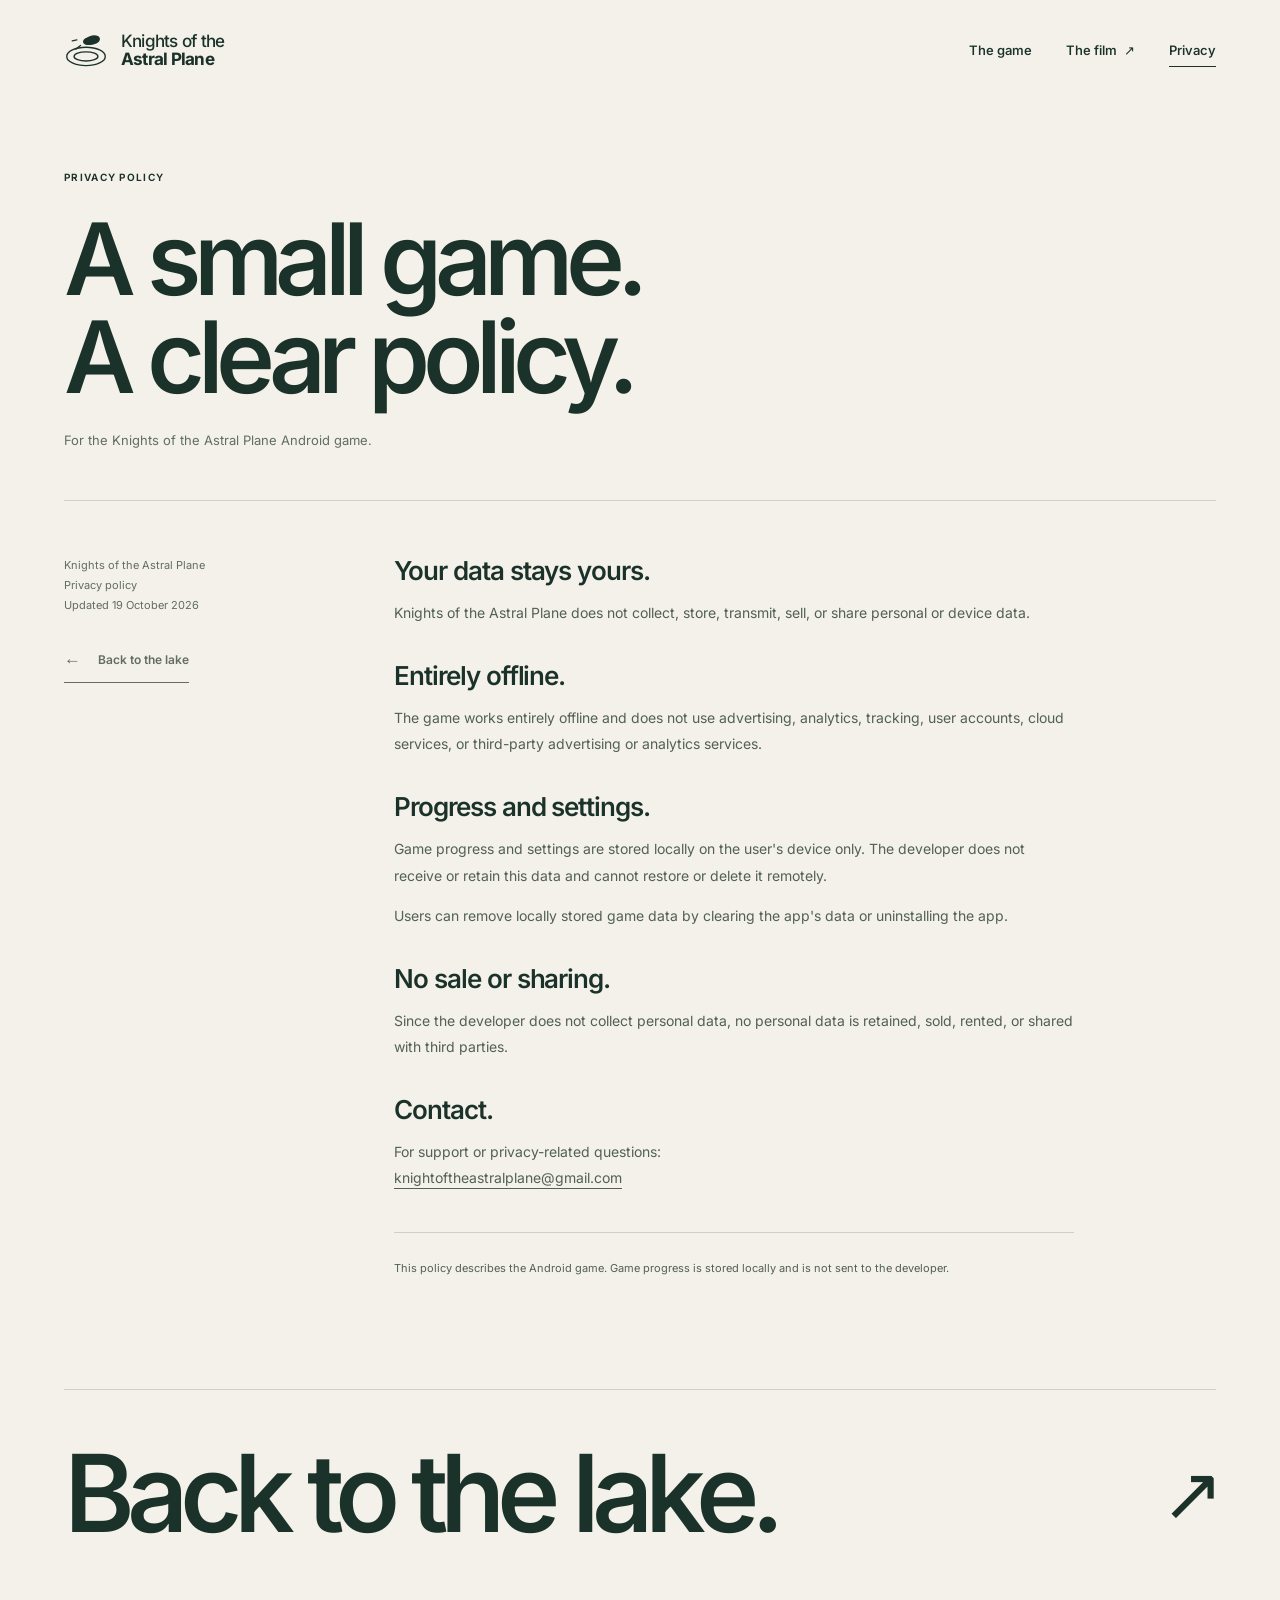
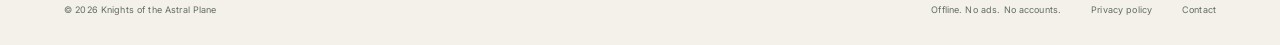
==== privacy.html @ c2b09089 "Redesign homepage with Inter, gameplay gallery, trailer and privacy page" ====
<!doctype html>
<html lang="en">
<head>
  <meta charset="utf-8">
  <meta name="viewport" content="width=device-width, initial-scale=1">
  <meta name="theme-color" content="#f3f1e9">
  <title>Privacy policy — Knights of the Astral Plane</title>
  <meta name="description" content="The privacy policy for Knights of the Astral Plane. The Android game works offline, collects no personal or device data, and keeps progress on your device.">
  <link rel="canonical" href="https://knight-of-the-astral-plane.github.io/Knights-of-the-Astral-Plane/privacy.html">
  <link rel="icon" href="assets/favicon.svg" type="image/svg+xml">
  <link rel="preload" href="assets/inter-latin-variable.woff2" as="font" type="font/woff2" crossorigin>
  <link rel="stylesheet" href="styles.css">
</head>
<body>
  <a class="skip-link" href="#main">Skip to content</a>
  <header class="site-header page-width" id="top">
    <a class="brand" href="./" aria-label="Knights of the Astral Plane home">
      <svg class="brand-mark" viewBox="0 0 48 48" fill="none" aria-hidden="true"><ellipse cx="24" cy="31" rx="21" ry="10"/><ellipse cx="24" cy="31" rx="13" ry="5"/><path d="M28 9c5-2 10-1 11 2s-2 6-7 7-10 1-11-2 2-5 7-7Z" fill="currentColor" stroke="none"/><path d="m18 19-5 4m1-10-5 1"/></svg>
      <span>Knights of the<br><strong>Astral Plane</strong></span>
    </a>
    <nav class="main-nav" aria-label="Main navigation"><a href="./">The game</a><a href="./#film">The film <span aria-hidden="true">↗</span></a><a href="privacy.html" aria-current="page">Privacy</a></nav>
  </header>
  <main class="policy-main page-width" id="main">
    <div class="policy-heading"><p class="eyebrow">Privacy policy</p><h1>A small game.<br>A clear policy.</h1><p>For the Knights of the Astral Plane Android game.</p></div>
    <div class="policy-layout">
      <aside class="policy-sidebar"><p>Knights of the Astral Plane<br>Privacy policy<br>Updated 19 October 2026</p><a class="text-link" href="./"><span aria-hidden="true">←</span> Back to the lake</a></aside>
      <div class="policy-content">
        <section aria-labelledby="data-title"><h2 id="data-title">Your data stays yours.</h2><p>Knights of the Astral Plane does not collect, store, transmit, sell, or share personal or device data.</p></section>
        <section aria-labelledby="offline-title"><h2 id="offline-title">Entirely offline.</h2><p>The game works entirely offline and does not use advertising, analytics, tracking, user accounts, cloud services, or third-party advertising or analytics services.</p></section>
        <section aria-labelledby="local-title"><h2 id="local-title">Progress and settings.</h2><p>Game progress and settings are stored locally on the user's device only. The developer does not receive or retain this data and cannot restore or delete it remotely.</p><p>Users can remove locally stored game data by clearing the app's data or uninstalling the app.</p></section>
        <section aria-labelledby="sharing-title"><h2 id="sharing-title">No sale or sharing.</h2><p>Since the developer does not collect personal data, no personal data is retained, sold, rented, or shared with third parties.</p></section>
        <section aria-labelledby="contact-title"><h2 id="contact-title">Contact.</h2><p>For support or privacy-related questions:<br><a href="mailto:knightoftheastralplane@gmail.com">knightoftheastralplane@gmail.com</a></p></section>
        <p class="policy-note">This policy describes the Android game. Game progress is stored locally and is not sent to the developer.</p>
      </div>
    </div>
  </main>
  <footer class="site-footer page-width"><a class="footer-title" href="./">Back to the lake.<span aria-hidden="true">↗</span></a><div class="footer-bottom"><span>© 2026 Knights of the Astral Plane</span><span class="footer-status">Offline. No ads. No accounts.</span><a href="privacy.html" aria-current="page">Privacy policy</a><a href="mailto:knightoftheastralplane@gmail.com">Contact</a></div></footer>
</body>
</html>
---- styles.css ----
@font-face{font-family:Inter;src:url("assets/inter-latin-variable.woff2") format("woff2");font-style:normal;font-weight:100 900;font-display:swap}
:root{--paper:#f3f1e9;--ink:#1b322a;--muted:#626d64;--line:#cdd2c5;--lime:#d4edaa;--forest:#142e28;--page:1440px;--gutter:clamp(22px,5vw,80px)}
*,*::before,*::after{box-sizing:border-box}
html{scroll-behavior:smooth;scroll-padding-top:24px}
body{margin:0;background:var(--paper);color:var(--ink);font-family:Inter,Arial,sans-serif;font-size:16px;line-height:1.6;-webkit-font-smoothing:antialiased}
body.dialog-open{overflow:hidden}
::selection{background:var(--ink);color:var(--lime)}
a{color:inherit;text-decoration:none;text-underline-offset:5px}
button,video{font:inherit}
button,a{-webkit-tap-highlight-color:transparent}
button{color:inherit}
img{display:block;max-width:100%;height:auto}
svg{display:block}
figure,p,h1,h2,h3{margin:0}
button{cursor:pointer}
button:focus-visible,a:focus-visible,video:focus-visible{outline:3px solid #617f30;outline-offset:6px}
button:disabled{cursor:default}
.page-width{width:min(100%,var(--page));margin-inline:auto;padding-inline:var(--gutter)}
.visually-hidden{position:absolute;width:1px;height:1px;padding:0;margin:-1px;overflow:hidden;clip:rect(0,0,0,0);white-space:nowrap;border:0}
.skip-link{position:fixed;left:20px;top:12px;z-index:100;background:var(--ink);color:var(--paper);padding:12px 18px;border-radius:6px;transform:translateY(-160%)}
.skip-link:focus{transform:translateY(0)}
.site-header{display:flex;align-items:center;justify-content:space-between;gap:24px;padding-block:28px}
.brand{display:inline-flex;align-items:center;gap:13px;line-height:1.08;letter-spacing:-.045em;font-size:17px;font-weight:500}
.brand strong{font-weight:720}
.brand-mark{width:44px;height:44px;flex-shrink:0;stroke:currentColor;stroke-width:1.5;stroke-linecap:round;stroke-linejoin:round}
.main-nav{display:flex;align-items:center;gap:34px;font-size:13px;font-weight:550}
.main-nav a{padding-block:10px;position:relative}
.main-nav a::after{content:"";position:absolute;left:0;bottom:3px;width:100%;height:1px;background:currentColor;transform:scaleX(0);transform-origin:left;transition:transform .2s}
.main-nav a:hover::after,.main-nav a[aria-current=page]::after{transform:scaleX(1)}
.main-nav span{margin-left:4px}
.hero{display:grid;grid-template-columns:1.04fr 1fr;align-items:center;gap:clamp(34px,5vw,85px);padding-top:42px;padding-bottom:66px}
.eyebrow{text-transform:uppercase;font-size:10px;font-weight:650;letter-spacing:.13em;display:flex;align-items:center;gap:10px;line-height:1.5}
.status-dot{display:inline-block;width:7px;height:7px;border-radius:50%;background:currentColor;flex:none}
.hero h1{font-size:clamp(72px,8.3vw,120px);line-height:.94;letter-spacing:-.078em;font-weight:580;margin-top:30px;margin-left:-.055em}
.last-word{position:relative;display:inline-block;padding-bottom:.12em}
.last-word svg{position:absolute;left:0;bottom:-.035em;width:104%;height:.3em;stroke:#789348;stroke-width:3;stroke-linecap:round;pointer-events:none;z-index:0}
.hero-description{max-width:335px;margin-top:24px;font-size:15px;line-height:1.75;color:var(--muted)}
.hero-actions{display:flex;gap:26px;align-items:center;flex-wrap:wrap;margin-top:28px}
.button{display:inline-flex;align-items:center;justify-content:center;gap:10px;min-height:52px;padding:14px 23px;border-radius:99px;font-size:12px;font-weight:620;transition:background .2s,transform .2s}
.button svg{width:18px;height:18px}
.button-dark{background:var(--ink);color:var(--paper)}
.button-dark:hover{background:#37543b;transform:translateY(-2px)}
.text-link{display:inline-flex;align-items:center;gap:17px;font-size:12px;font-weight:600;min-height:44px;border-bottom:1px solid currentColor;padding-block:7px}
.text-link span{display:inline-block;font-size:17px;transition:transform .2s}
.text-link:hover span{transform:translate(2px,-2px)}
.release-note{font-size:10px;letter-spacing:.025em;color:var(--muted);margin-top:22px}
.release-note span{margin-inline:7px}
.hero-art{position:relative;min-width:0;padding-left:12px;isolation:isolate}
.hero-photo{overflow:hidden;border-radius:260px 260px 8px 8px;aspect-ratio:.69;background:#c9d1c4}
.hero-photo img{width:100%;height:100%;object-fit:cover;object-position:50% 78%}
.hero-orbit{position:absolute;border:1px solid #bfc7b5;inset:8% -13px 8% -15px;border-radius:50%;transform:rotate(-17deg);z-index:-1}
.hero-art figcaption{display:flex;justify-content:space-between;gap:15px;margin-top:16px;font-size:10px;color:var(--muted);letter-spacing:.01em}
.image-index{white-space:nowrap;letter-spacing:.08em}
.promise-strip{display:grid;grid-template-columns:repeat(3,1fr);gap:20px;position:relative;padding-block:24px}
.promise-strip::before,.promise-strip::after{content:"";position:absolute;left:var(--gutter);right:var(--gutter);height:1px;background:var(--line)}
.promise-strip::before{top:0}.promise-strip::after{bottom:0}
.promise-strip>span{display:flex;align-items:center;gap:12px;font-size:11px;font-weight:520}
.promise-strip>span:nth-child(2){justify-self:center}.promise-strip>span:nth-child(3){justify-self:end}
.promise-strip svg{width:21px;height:21px;stroke:currentColor;stroke-width:1.3;stroke-linecap:round;stroke-linejoin:round;flex:none}
.game-section{padding-top:108px;padding-bottom:100px}
.section-heading{display:flex;align-items:flex-end;justify-content:space-between;gap:55px;margin-bottom:46px}
h2{font-size:clamp(38px,4.6vw,66px);font-weight:540;letter-spacing:-.065em;line-height:1.02}
.section-heading h2{margin-top:21px}
.section-description{max-width:330px;color:var(--muted);font-size:13px;line-height:1.8;padding-bottom:3px}
.screenshot-grid{display:grid;grid-template-columns:repeat(4,minmax(0,1fr));gap:22px}
.game-shot{min-width:0}
.shot-button{display:block;position:relative;border:0;padding:0;width:100%;background:#22352c;border-radius:7px;overflow:hidden;isolation:isolate}
.shot-button img{width:100%;aspect-ratio:720/1462;object-fit:cover;transition:transform .6s cubic-bezier(.2,.7,.2,1)}
.shot-button:hover img{transform:scale(1.035)}
.expand-icon{position:absolute;bottom:12px;right:12px;width:31px;height:31px;border-radius:50%;display:flex;align-items:center;justify-content:center;background:var(--paper);color:var(--ink);font-size:18px;box-shadow:0 2px 16px #0002;transition:background .2s,transform .2s}
.shot-button:hover .expand-icon{background:var(--lime);transform:rotate(45deg)}
.game-shot figcaption{display:flex;gap:12px;margin-top:19px}
.step-number{font-size:9px;color:var(--muted);font-variant-numeric:tabular-nums;padding-top:4px}
.game-shot h3{font-size:14px;font-weight:600;line-height:1.5;letter-spacing:-.025em}
.game-shot figcaption p{font-size:10px;color:var(--muted);margin-top:3px;line-height:1.6}
.gallery-note{font-size:10px;letter-spacing:.01em;color:var(--muted);margin-top:30px;text-align:right}
.gallery-note span{margin-right:7px}
.film-section{background:var(--forest);color:var(--paper);overflow:hidden;position:relative}
.film-inner{display:grid;grid-template-columns:1.12fr 1fr;gap:85px;align-items:center;padding-block:86px}
.film-copy{position:relative;z-index:1}
.film-copy .eyebrow{color:#c0ccb9}
.film-copy h2{font-size:clamp(70px,7.4vw,107px);line-height:.94;margin-top:32px;letter-spacing:-.073em}
.film-copy h2 em{font-style:normal;color:var(--lime)}
.film-copy>p:not(.eyebrow){max-width:300px;margin-top:30px;font-size:13px;line-height:1.85;color:#c2ccbf}
.film-meta{display:flex;gap:10px;align-items:center;margin-top:34px;font-size:10px;text-transform:uppercase;letter-spacing:.1em;color:var(--lime)}
.film-meta>span:last-child{margin-left:22px;font-variant-numeric:tabular-nums}
.film-stage{position:relative;display:flex;flex-direction:column;align-items:center;min-width:0;isolation:isolate}
.video-frame{position:relative;width:min(100%,344px);border:1px solid #607262;border-radius:12px;padding:7px;background:#10251f;box-shadow:0 30px 70px #06140c4d;overflow:hidden}
.video-frame video{display:block;width:100%;height:auto;aspect-ratio:404/720;object-fit:contain;background:#050806;border-radius:6px}
.video-frame video:focus-visible{outline-offset:-4px;outline-color:var(--lime)}
.film-orbit{position:absolute;left:50%;top:46%;z-index:-1;border:1px solid #b3c79729;border-radius:50%;width:160%;height:48%;pointer-events:none}
.orbit-one{transform:translate(-50%,-50%) rotate(-27deg)}
.orbit-two{transform:translate(-50%,-50%) rotate(27deg)}
.video-caption{width:min(100%,344px);display:flex;justify-content:space-between;font-size:10px;letter-spacing:.02em;margin-top:17px;color:#c2ccbf}
.video-caption span{color:var(--lime)}
.privacy-section{display:grid;grid-template-columns:1.2fr 1fr;gap:100px;padding-top:110px;padding-bottom:110px}
.privacy-intro h2{margin-top:23px}
.privacy-intro>p:not(.eyebrow){font-size:13px;color:var(--muted);max-width:310px;margin-top:24px;line-height:1.8}
.privacy-intro .text-link{margin-top:23px}
.privacy-details{padding-top:7px}
.privacy-details>div{position:relative;padding-left:33px;padding-bottom:25px;border-bottom:1px solid var(--line);margin-bottom:25px}
.detail-number{position:absolute;left:0;top:3px;font-size:9px;color:var(--muted)}
.privacy-details h3{font-size:17px;letter-spacing:-.035em;font-weight:580;line-height:1.3}
.privacy-details p{margin-top:10px;color:var(--muted);font-size:12px;line-height:1.8;max-width:330px}
.privacy-details .contact-row{padding:0;border:0;display:flex;justify-content:space-between;align-items:flex-start;gap:24px;margin:0;font-size:10px}
.contact-row>span{max-width:175px;color:var(--muted)}
.contact-row a{white-space:nowrap;border-bottom:1px solid var(--line);padding-bottom:4px;font-weight:600}
.site-footer{padding-top:40px;padding-bottom:28px;position:relative}
.site-footer::before{content:"";height:1px;background:var(--line);position:absolute;top:0;left:var(--gutter);right:var(--gutter)}
.footer-title{display:flex;align-items:center;justify-content:space-between;gap:30px;font-size:clamp(50px,8.4vw,120px);font-weight:560;line-height:1.2;letter-spacing:-.075em;padding-bottom:45px}
.footer-title>span{font-size:.7em;font-weight:400;transition:transform .3s}
.footer-title:hover>span{transform:translate(6px,-6px)}
.footer-bottom{display:flex;align-items:center;gap:30px;color:var(--muted);font-size:9px;letter-spacing:.015em;flex-wrap:wrap}
.footer-status{margin-left:auto}
.footer-bottom a:hover{text-decoration:underline}
.image-dialog{background:#13251fea;color:var(--paper);border:1px solid #667461;border-radius:12px;padding:52px 24px 23px;max-width:min(620px,calc(100vw - 28px));width:max-content;max-height:calc(100dvh - 28px);overflow:auto;box-shadow:0 20px 100px #0005}
.image-dialog::backdrop{background:#08150ee0;backdrop-filter:blur(8px)}
.image-dialog figure{margin:0;display:flex;align-items:center;flex-direction:column}
.image-dialog img{height:min(73dvh,1050px);width:auto;max-width:100%;object-fit:contain;border-radius:4px}
.image-dialog figcaption{font-size:11px;color:#dae2d4;text-align:center;max-width:390px;margin-top:16px;line-height:1.7}
.dialog-close{position:absolute;right:18px;top:9px;display:flex;gap:10px;align-items:center;background:transparent;border:0;color:var(--paper);font-size:11px;min-height:36px;padding:3px 6px}
.dialog-close span{font-size:26px;line-height:1}
.policy-main{padding-top:70px;padding-bottom:110px}
.policy-heading{padding-bottom:50px;border-bottom:1px solid var(--line)}
.policy-heading h1{font-size:clamp(56px,7.8vw,105px);font-weight:560;letter-spacing:-.075em;line-height:.98;margin-top:25px}
.policy-heading>p:last-child{margin-top:24px;max-width:500px;font-size:13px;color:var(--muted)}
.policy-layout{display:grid;grid-template-columns:260px minmax(0,680px);gap:70px;padding-top:55px}
.policy-sidebar{font-size:11px;color:var(--muted);line-height:1.8}
.policy-sidebar .text-link{margin-top:22px}
.policy-content section+section{margin-top:34px}
.policy-content h2{font-size:26px;font-weight:580;letter-spacing:-.04em;margin-bottom:14px;line-height:1.15}
.policy-content p,.policy-content ul{font-size:14px;line-height:1.9;color:#526056}
.policy-content p+p{margin-top:14px}
.policy-content a{text-decoration:underline;overflow-wrap:anywhere}
.policy-content ul{padding-left:20px}
.policy-note{margin-top:40px!important;padding-top:25px;border-top:1px solid var(--line);font-size:11px!important}
@media(min-width:1440px){.hero-photo{max-height:760px}}
@media(max-width:1050px){.hero{gap:35px;padding-top:25px;padding-bottom:50px}.hero h1{font-size:clamp(68px,9vw,94px)}.hero-art{padding-left:0}.hero-actions{gap:18px}.hero-description{font-size:14px}.section-heading{gap:35px}.section-description{max-width:280px}.film-inner{gap:50px}.privacy-section{gap:60px}.game-shot figcaption{gap:8px}.game-shot h3{font-size:13px}.screenshot-grid{gap:16px}.game-section{padding-block:85px}.policy-layout{grid-template-columns:200px minmax(0,1fr);gap:40px}}
@media(max-width:760px){.site-header{padding-block:22px;gap:15px}.brand{font-size:14px;gap:9px}.brand-mark{width:35px;height:35px}.main-nav{gap:21px;font-size:11px}.nav-game{display:none}.hero{grid-template-columns:1fr;gap:37px;padding-top:38px;padding-bottom:45px}.hero h1{font-size:clamp(75px,16.5vw,120px);margin-top:25px;line-height:.93}.hero-description{max-width:360px;font-size:14px;margin-top:25px}.hero-actions{margin-top:23px;gap:24px}.hero .eyebrow{font-size:9px}.hero-art{width:min(100%,510px);justify-self:center}.hero-photo{aspect-ratio:.91;border-radius:240px 240px 6px 6px}.hero-photo img{object-position:50% 78%}.hero-orbit{inset:7% -4px 11% -4px;transform:rotate(-14deg)}.hero-art figcaption{font-size:9px;margin-top:13px}.release-note{margin-top:16px}.promise-strip{gap:17px;padding-block:21px;grid-template-columns:1fr}.promise-strip>span{font-size:11px}.promise-strip>span:nth-child(n){justify-self:start}.promise-strip svg{width:18px;height:18px}.game-section{padding-top:66px;padding-bottom:63px}.section-heading{display:block;margin-bottom:31px}.section-heading h2{font-size:clamp(40px,8vw,60px);margin-top:17px}.section-description{font-size:12px;max-width:430px;margin-top:22px}.screenshot-grid{grid-template-columns:repeat(2,minmax(0,1fr));gap:29px 16px}.game-shot h3{font-size:13px}.game-shot figcaption{margin-top:12px}.game-shot figcaption p{font-size:10px}.gallery-note{text-align:left;font-size:9px;margin-top:24px}.film-inner{grid-template-columns:1fr;gap:38px;padding-block:61px}.film-copy h2{font-size:clamp(62px,13vw,96px);margin-top:25px}.film-copy h2 br:nth-of-type(1),.film-copy h2 em br{display:none}.film-copy h2 em{display:block;margin-top:.06em}.film-copy>p:not(.eyebrow){margin-top:24px;max-width:340px;font-size:12px}.film-meta{margin-top:24px}.film-stage{width:100%;max-width:420px;margin-inline:auto}.video-frame{width:min(84%,320px)}.video-caption{width:min(84%,320px);font-size:9px}.film-orbit{width:120%}.privacy-section{grid-template-columns:1fr;gap:38px;padding-block:68px}.privacy-intro h2{font-size:clamp(41px,8vw,60px);margin-top:17px}.privacy-intro>p:not(.eyebrow){font-size:12px}.privacy-details{padding-top:0}.privacy-details h3{font-size:17px}.privacy-details p{max-width:430px}.footer-title{font-size:clamp(44px,9vw,75px);padding-bottom:32px;gap:15px}.site-footer{padding-top:30px;padding-bottom:24px}.footer-bottom{gap:16px 20px;font-size:9px;line-height:1.5}.footer-bottom>span:first-child{flex-basis:100%}.footer-status{margin-left:0;margin-right:auto}.policy-main{padding-top:40px;padding-bottom:65px}.policy-heading{padding-bottom:35px}.policy-heading h1{font-size:clamp(54px,10vw,78px)}.policy-layout{grid-template-columns:1fr;gap:35px;padding-top:30px}.policy-sidebar .text-link{margin-top:12px}.policy-content h2{font-size:24px}.policy-content p,.policy-content ul{font-size:13px}.image-dialog{padding-inline:15px}.image-dialog img{height:auto;max-height:72dvh}.image-dialog figcaption{font-size:10px}}
@media(max-width:360px){.main-nav{gap:13px}.brand{font-size:12px;gap:7px}.brand-mark{width:31px;height:31px}.hero h1{font-size:68px}.hero-actions{gap:16px}.button{padding-inline:19px;min-height:48px}.text-link{font-size:11px;gap:10px}.screenshot-grid{gap:25px 12px}.step-number{display:none}.game-shot h3{font-size:12px}.footer-bottom{gap:15px}.footer-status{flex-basis:100%}.expand-icon{width:26px;height:26px;right:8px;bottom:8px}}
@media(prefers-reduced-motion:reduce){html{scroll-behavior:auto}*,*::before,*::after{transition:none!important;animation:none!important}.shot-button:hover img{transform:none}}
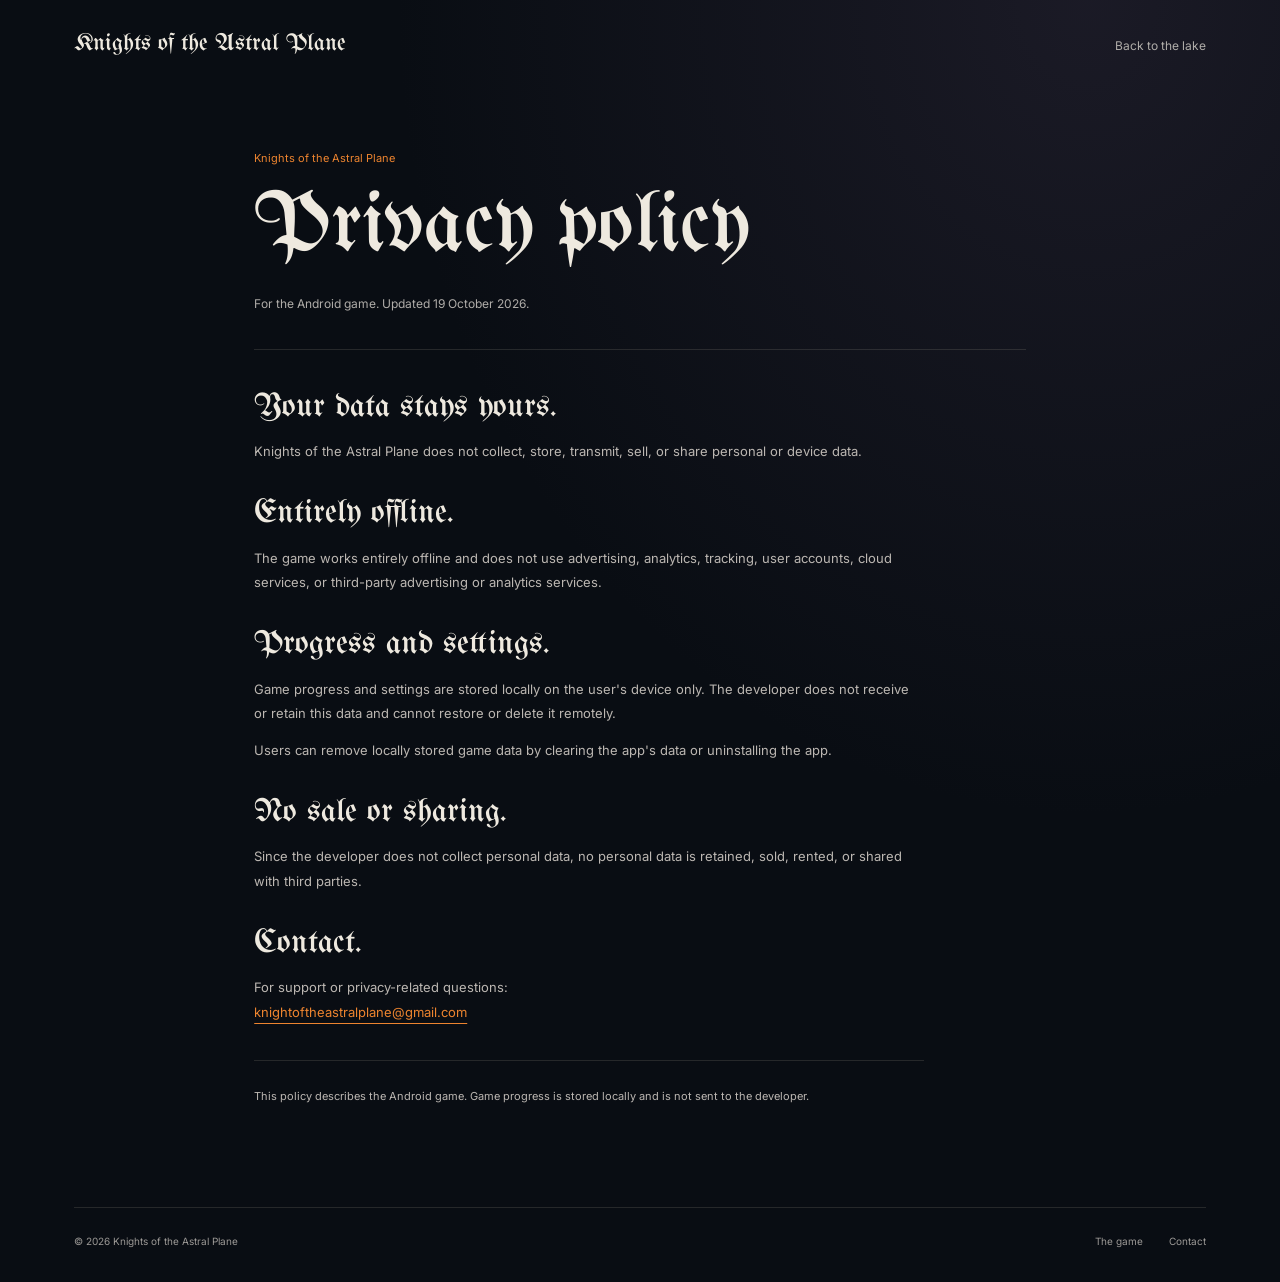
==== commit caf8757f: "Bring the homepage into the game world and play trailer on scroll" ====
--- a/privacy.html
+++ b/privacy.html
@@ -3,37 +3,29 @@
 <head>
   <meta charset="utf-8">
   <meta name="viewport" content="width=device-width, initial-scale=1">
-  <meta name="theme-color" content="#f3f1e9">
+  <meta name="theme-color" content="#090d13">
   <title>Privacy policy — Knights of the Astral Plane</title>
-  <meta name="description" content="The privacy policy for Knights of the Astral Plane. The Android game works offline, collects no personal or device data, and keeps progress on your device.">
+  <meta name="description" content="Privacy policy for the Knights of the Astral Plane Android game. No personal or device data collection. Progress stays on your device.">
   <link rel="canonical" href="https://knight-of-the-astral-plane.github.io/Knights-of-the-Astral-Plane/privacy.html">
-  <link rel="icon" href="assets/favicon.svg" type="image/svg+xml">
-  <link rel="preload" href="assets/inter-latin-variable.woff2" as="font" type="font/woff2" crossorigin>
-  <link rel="stylesheet" href="styles.css">
+  <link rel="icon" href="assets/stone-icon.png" type="image/png" sizes="64x64">
+  <link rel="apple-touch-icon" href="assets/stone-touch-icon.png">
+  <link rel="preload" href="assets/UnifrakturMaguntia-Regular.ttf" as="font" type="font/ttf" crossorigin>
+  <link rel="stylesheet" href="styles.css?v=night2">
 </head>
-<body>
+<body class="policy-page">
   <a class="skip-link" href="#main">Skip to content</a>
-  <header class="site-header page-width" id="top">
-    <a class="brand" href="./" aria-label="Knights of the Astral Plane home">
-      <svg class="brand-mark" viewBox="0 0 48 48" fill="none" aria-hidden="true"><ellipse cx="24" cy="31" rx="21" ry="10"/><ellipse cx="24" cy="31" rx="13" ry="5"/><path d="M28 9c5-2 10-1 11 2s-2 6-7 7-10 1-11-2 2-5 7-7Z" fill="currentColor" stroke="none"/><path d="m18 19-5 4m1-10-5 1"/></svg>
-      <span>Knights of the<br><strong>Astral Plane</strong></span>
-    </a>
-    <nav class="main-nav" aria-label="Main navigation"><a href="./">The game</a><a href="./#film">The film <span aria-hidden="true">↗</span></a><a href="privacy.html" aria-current="page">Privacy</a></nav>
-  </header>
+  <header class="policy-header page-width"><a href="./">Knights of the Astral Plane</a><nav aria-label="Main navigation"><a href="./">Back to the lake</a></nav></header>
   <main class="policy-main page-width" id="main">
-    <div class="policy-heading"><p class="eyebrow">Privacy policy</p><h1>A small game.<br>A clear policy.</h1><p>For the Knights of the Astral Plane Android game.</p></div>
-    <div class="policy-layout">
-      <aside class="policy-sidebar"><p>Knights of the Astral Plane<br>Privacy policy<br>Updated 19 October 2026</p><a class="text-link" href="./"><span aria-hidden="true">←</span> Back to the lake</a></aside>
-      <div class="policy-content">
-        <section aria-labelledby="data-title"><h2 id="data-title">Your data stays yours.</h2><p>Knights of the Astral Plane does not collect, store, transmit, sell, or share personal or device data.</p></section>
-        <section aria-labelledby="offline-title"><h2 id="offline-title">Entirely offline.</h2><p>The game works entirely offline and does not use advertising, analytics, tracking, user accounts, cloud services, or third-party advertising or analytics services.</p></section>
-        <section aria-labelledby="local-title"><h2 id="local-title">Progress and settings.</h2><p>Game progress and settings are stored locally on the user's device only. The developer does not receive or retain this data and cannot restore or delete it remotely.</p><p>Users can remove locally stored game data by clearing the app's data or uninstalling the app.</p></section>
-        <section aria-labelledby="sharing-title"><h2 id="sharing-title">No sale or sharing.</h2><p>Since the developer does not collect personal data, no personal data is retained, sold, rented, or shared with third parties.</p></section>
-        <section aria-labelledby="contact-title"><h2 id="contact-title">Contact.</h2><p>For support or privacy-related questions:<br><a href="mailto:knightoftheastralplane@gmail.com">knightoftheastralplane@gmail.com</a></p></section>
-        <p class="policy-note">This policy describes the Android game. Game progress is stored locally and is not sent to the developer.</p>
-      </div>
+    <div class="policy-heading"><p class="policy-label">Knights of the Astral Plane</p><h1>Privacy policy</h1><p>For the Android game. Updated 19 October 2026.</p></div>
+    <div class="policy-content">
+      <section aria-labelledby="data-title"><h2 id="data-title">Your data stays yours.</h2><p>Knights of the Astral Plane does not collect, store, transmit, sell, or share personal or device data.</p></section>
+      <section aria-labelledby="offline-title"><h2 id="offline-title">Entirely offline.</h2><p>The game works entirely offline and does not use advertising, analytics, tracking, user accounts, cloud services, or third-party advertising or analytics services.</p></section>
+      <section aria-labelledby="local-title"><h2 id="local-title">Progress and settings.</h2><p>Game progress and settings are stored locally on the user's device only. The developer does not receive or retain this data and cannot restore or delete it remotely.</p><p>Users can remove locally stored game data by clearing the app's data or uninstalling the app.</p></section>
+      <section aria-labelledby="sharing-title"><h2 id="sharing-title">No sale or sharing.</h2><p>Since the developer does not collect personal data, no personal data is retained, sold, rented, or shared with third parties.</p></section>
+      <section aria-labelledby="contact-title"><h2 id="contact-title">Contact.</h2><p>For support or privacy-related questions:<br><a href="mailto:knightoftheastralplane@gmail.com">knightoftheastralplane@gmail.com</a></p></section>
+      <p class="policy-note">This policy describes the Android game. Game progress is stored locally and is not sent to the developer.</p>
     </div>
   </main>
-  <footer class="site-footer page-width"><a class="footer-title" href="./">Back to the lake.<span aria-hidden="true">↗</span></a><div class="footer-bottom"><span>© 2026 Knights of the Astral Plane</span><span class="footer-status">Offline. No ads. No accounts.</span><a href="privacy.html" aria-current="page">Privacy policy</a><a href="mailto:knightoftheastralplane@gmail.com">Contact</a></div></footer>
+  <footer class="site-footer page-width"><span>© 2026 Knights of the Astral Plane</span><div><a href="./">The game</a><a href="mailto:knightoftheastralplane@gmail.com">Contact</a></div></footer>
 </body>
 </html>
--- a/styles.css
+++ b/styles.css
@@ -1,141 +1,50 @@
 @font-face{font-family:Inter;src:url("assets/inter-latin-variable.woff2") format("woff2");font-style:normal;font-weight:100 900;font-display:swap}
-:root{--paper:#f3f1e9;--ink:#1b322a;--muted:#626d64;--line:#cdd2c5;--lime:#d4edaa;--forest:#142e28;--page:1440px;--gutter:clamp(22px,5vw,80px)}
+@font-face{font-family:Astral;src:url("assets/UnifrakturMaguntia-Regular.ttf") format("truetype");font-style:normal;font-weight:400;font-display:swap}
+:root{--night:#090d13;--ink:#eee9df;--muted:#b0ada9;--orange:#ed842f;--line:#b9b4a329;--gutter:clamp(22px,5.8vw,90px);color-scheme:dark}
 *,*::before,*::after{box-sizing:border-box}
-html{scroll-behavior:smooth;scroll-padding-top:24px}
-body{margin:0;background:var(--paper);color:var(--ink);font-family:Inter,Arial,sans-serif;font-size:16px;line-height:1.6;-webkit-font-smoothing:antialiased}
+html{scroll-behavior:smooth;scroll-padding-top:35px;background:var(--night)}
+body{margin:0;background:var(--night);color:var(--ink);font:400 15px/1.8 Inter,Arial,sans-serif;-webkit-font-smoothing:antialiased}
 body.dialog-open{overflow:hidden}
-::selection{background:var(--ink);color:var(--lime)}
-a{color:inherit;text-decoration:none;text-underline-offset:5px}
-button,video{font:inherit}
-button,a{-webkit-tap-highlight-color:transparent}
-button{color:inherit}
-img{display:block;max-width:100%;height:auto}
-svg{display:block}
-figure,p,h1,h2,h3{margin:0}
-button{cursor:pointer}
-button:focus-visible,a:focus-visible,video:focus-visible{outline:3px solid #617f30;outline-offset:6px}
-button:disabled{cursor:default}
-.page-width{width:min(100%,var(--page));margin-inline:auto;padding-inline:var(--gutter)}
+::selection{background:var(--orange);color:var(--night)}
+a{color:inherit;text-decoration:none;text-underline-offset:6px}a:hover{color:var(--orange)}
+button,a{-webkit-tap-highlight-color:transparent}button,video{font:inherit}button{cursor:pointer}
+button:focus-visible,a:focus-visible,video:focus-visible{outline:2px solid var(--orange);outline-offset:7px}
+img{display:block;max-width:100%;height:auto}figure,p,h1,h2,h3{margin:0}
+h1,h2{font-family:Astral,Georgia,serif;font-weight:400;letter-spacing:0}
+.page-width{width:min(100%,1440px);margin-inline:auto;padding-inline:var(--gutter)}
 .visually-hidden{position:absolute;width:1px;height:1px;padding:0;margin:-1px;overflow:hidden;clip:rect(0,0,0,0);white-space:nowrap;border:0}
-.skip-link{position:fixed;left:20px;top:12px;z-index:100;background:var(--ink);color:var(--paper);padding:12px 18px;border-radius:6px;transform:translateY(-160%)}
-.skip-link:focus{transform:translateY(0)}
-.site-header{display:flex;align-items:center;justify-content:space-between;gap:24px;padding-block:28px}
-.brand{display:inline-flex;align-items:center;gap:13px;line-height:1.08;letter-spacing:-.045em;font-size:17px;font-weight:500}
-.brand strong{font-weight:720}
-.brand-mark{width:44px;height:44px;flex-shrink:0;stroke:currentColor;stroke-width:1.5;stroke-linecap:round;stroke-linejoin:round}
-.main-nav{display:flex;align-items:center;gap:34px;font-size:13px;font-weight:550}
-.main-nav a{padding-block:10px;position:relative}
-.main-nav a::after{content:"";position:absolute;left:0;bottom:3px;width:100%;height:1px;background:currentColor;transform:scaleX(0);transform-origin:left;transition:transform .2s}
-.main-nav a:hover::after,.main-nav a[aria-current=page]::after{transform:scaleX(1)}
-.main-nav span{margin-left:4px}
-.hero{display:grid;grid-template-columns:1.04fr 1fr;align-items:center;gap:clamp(34px,5vw,85px);padding-top:42px;padding-bottom:66px}
-.eyebrow{text-transform:uppercase;font-size:10px;font-weight:650;letter-spacing:.13em;display:flex;align-items:center;gap:10px;line-height:1.5}
-.status-dot{display:inline-block;width:7px;height:7px;border-radius:50%;background:currentColor;flex:none}
-.hero h1{font-size:clamp(72px,8.3vw,120px);line-height:.94;letter-spacing:-.078em;font-weight:580;margin-top:30px;margin-left:-.055em}
-.last-word{position:relative;display:inline-block;padding-bottom:.12em}
-.last-word svg{position:absolute;left:0;bottom:-.035em;width:104%;height:.3em;stroke:#789348;stroke-width:3;stroke-linecap:round;pointer-events:none;z-index:0}
-.hero-description{max-width:335px;margin-top:24px;font-size:15px;line-height:1.75;color:var(--muted)}
-.hero-actions{display:flex;gap:26px;align-items:center;flex-wrap:wrap;margin-top:28px}
-.button{display:inline-flex;align-items:center;justify-content:center;gap:10px;min-height:52px;padding:14px 23px;border-radius:99px;font-size:12px;font-weight:620;transition:background .2s,transform .2s}
-.button svg{width:18px;height:18px}
-.button-dark{background:var(--ink);color:var(--paper)}
-.button-dark:hover{background:#37543b;transform:translateY(-2px)}
-.text-link{display:inline-flex;align-items:center;gap:17px;font-size:12px;font-weight:600;min-height:44px;border-bottom:1px solid currentColor;padding-block:7px}
-.text-link span{display:inline-block;font-size:17px;transition:transform .2s}
-.text-link:hover span{transform:translate(2px,-2px)}
-.release-note{font-size:10px;letter-spacing:.025em;color:var(--muted);margin-top:22px}
-.release-note span{margin-inline:7px}
-.hero-art{position:relative;min-width:0;padding-left:12px;isolation:isolate}
-.hero-photo{overflow:hidden;border-radius:260px 260px 8px 8px;aspect-ratio:.69;background:#c9d1c4}
-.hero-photo img{width:100%;height:100%;object-fit:cover;object-position:50% 78%}
-.hero-orbit{position:absolute;border:1px solid #bfc7b5;inset:8% -13px 8% -15px;border-radius:50%;transform:rotate(-17deg);z-index:-1}
-.hero-art figcaption{display:flex;justify-content:space-between;gap:15px;margin-top:16px;font-size:10px;color:var(--muted);letter-spacing:.01em}
-.image-index{white-space:nowrap;letter-spacing:.08em}
-.promise-strip{display:grid;grid-template-columns:repeat(3,1fr);gap:20px;position:relative;padding-block:24px}
-.promise-strip::before,.promise-strip::after{content:"";position:absolute;left:var(--gutter);right:var(--gutter);height:1px;background:var(--line)}
-.promise-strip::before{top:0}.promise-strip::after{bottom:0}
-.promise-strip>span{display:flex;align-items:center;gap:12px;font-size:11px;font-weight:520}
-.promise-strip>span:nth-child(2){justify-self:center}.promise-strip>span:nth-child(3){justify-self:end}
-.promise-strip svg{width:21px;height:21px;stroke:currentColor;stroke-width:1.3;stroke-linecap:round;stroke-linejoin:round;flex:none}
-.game-section{padding-top:108px;padding-bottom:100px}
-.section-heading{display:flex;align-items:flex-end;justify-content:space-between;gap:55px;margin-bottom:46px}
-h2{font-size:clamp(38px,4.6vw,66px);font-weight:540;letter-spacing:-.065em;line-height:1.02}
-.section-heading h2{margin-top:21px}
-.section-description{max-width:330px;color:var(--muted);font-size:13px;line-height:1.8;padding-bottom:3px}
-.screenshot-grid{display:grid;grid-template-columns:repeat(4,minmax(0,1fr));gap:22px}
-.game-shot{min-width:0}
-.shot-button{display:block;position:relative;border:0;padding:0;width:100%;background:#22352c;border-radius:7px;overflow:hidden;isolation:isolate}
-.shot-button img{width:100%;aspect-ratio:720/1462;object-fit:cover;transition:transform .6s cubic-bezier(.2,.7,.2,1)}
-.shot-button:hover img{transform:scale(1.035)}
-.expand-icon{position:absolute;bottom:12px;right:12px;width:31px;height:31px;border-radius:50%;display:flex;align-items:center;justify-content:center;background:var(--paper);color:var(--ink);font-size:18px;box-shadow:0 2px 16px #0002;transition:background .2s,transform .2s}
-.shot-button:hover .expand-icon{background:var(--lime);transform:rotate(45deg)}
-.game-shot figcaption{display:flex;gap:12px;margin-top:19px}
-.step-number{font-size:9px;color:var(--muted);font-variant-numeric:tabular-nums;padding-top:4px}
-.game-shot h3{font-size:14px;font-weight:600;line-height:1.5;letter-spacing:-.025em}
-.game-shot figcaption p{font-size:10px;color:var(--muted);margin-top:3px;line-height:1.6}
-.gallery-note{font-size:10px;letter-spacing:.01em;color:var(--muted);margin-top:30px;text-align:right}
-.gallery-note span{margin-right:7px}
-.film-section{background:var(--forest);color:var(--paper);overflow:hidden;position:relative}
-.film-inner{display:grid;grid-template-columns:1.12fr 1fr;gap:85px;align-items:center;padding-block:86px}
-.film-copy{position:relative;z-index:1}
-.film-copy .eyebrow{color:#c0ccb9}
-.film-copy h2{font-size:clamp(70px,7.4vw,107px);line-height:.94;margin-top:32px;letter-spacing:-.073em}
-.film-copy h2 em{font-style:normal;color:var(--lime)}
-.film-copy>p:not(.eyebrow){max-width:300px;margin-top:30px;font-size:13px;line-height:1.85;color:#c2ccbf}
-.film-meta{display:flex;gap:10px;align-items:center;margin-top:34px;font-size:10px;text-transform:uppercase;letter-spacing:.1em;color:var(--lime)}
-.film-meta>span:last-child{margin-left:22px;font-variant-numeric:tabular-nums}
-.film-stage{position:relative;display:flex;flex-direction:column;align-items:center;min-width:0;isolation:isolate}
-.video-frame{position:relative;width:min(100%,344px);border:1px solid #607262;border-radius:12px;padding:7px;background:#10251f;box-shadow:0 30px 70px #06140c4d;overflow:hidden}
-.video-frame video{display:block;width:100%;height:auto;aspect-ratio:404/720;object-fit:contain;background:#050806;border-radius:6px}
-.video-frame video:focus-visible{outline-offset:-4px;outline-color:var(--lime)}
-.film-orbit{position:absolute;left:50%;top:46%;z-index:-1;border:1px solid #b3c79729;border-radius:50%;width:160%;height:48%;pointer-events:none}
-.orbit-one{transform:translate(-50%,-50%) rotate(-27deg)}
-.orbit-two{transform:translate(-50%,-50%) rotate(27deg)}
-.video-caption{width:min(100%,344px);display:flex;justify-content:space-between;font-size:10px;letter-spacing:.02em;margin-top:17px;color:#c2ccbf}
-.video-caption span{color:var(--lime)}
-.privacy-section{display:grid;grid-template-columns:1.2fr 1fr;gap:100px;padding-top:110px;padding-bottom:110px}
-.privacy-intro h2{margin-top:23px}
-.privacy-intro>p:not(.eyebrow){font-size:13px;color:var(--muted);max-width:310px;margin-top:24px;line-height:1.8}
-.privacy-intro .text-link{margin-top:23px}
-.privacy-details{padding-top:7px}
-.privacy-details>div{position:relative;padding-left:33px;padding-bottom:25px;border-bottom:1px solid var(--line);margin-bottom:25px}
-.detail-number{position:absolute;left:0;top:3px;font-size:9px;color:var(--muted)}
-.privacy-details h3{font-size:17px;letter-spacing:-.035em;font-weight:580;line-height:1.3}
-.privacy-details p{margin-top:10px;color:var(--muted);font-size:12px;line-height:1.8;max-width:330px}
-.privacy-details .contact-row{padding:0;border:0;display:flex;justify-content:space-between;align-items:flex-start;gap:24px;margin:0;font-size:10px}
-.contact-row>span{max-width:175px;color:var(--muted)}
-.contact-row a{white-space:nowrap;border-bottom:1px solid var(--line);padding-bottom:4px;font-weight:600}
-.site-footer{padding-top:40px;padding-bottom:28px;position:relative}
-.site-footer::before{content:"";height:1px;background:var(--line);position:absolute;top:0;left:var(--gutter);right:var(--gutter)}
-.footer-title{display:flex;align-items:center;justify-content:space-between;gap:30px;font-size:clamp(50px,8.4vw,120px);font-weight:560;line-height:1.2;letter-spacing:-.075em;padding-bottom:45px}
-.footer-title>span{font-size:.7em;font-weight:400;transition:transform .3s}
-.footer-title:hover>span{transform:translate(6px,-6px)}
-.footer-bottom{display:flex;align-items:center;gap:30px;color:var(--muted);font-size:9px;letter-spacing:.015em;flex-wrap:wrap}
-.footer-status{margin-left:auto}
-.footer-bottom a:hover{text-decoration:underline}
-.image-dialog{background:#13251fea;color:var(--paper);border:1px solid #667461;border-radius:12px;padding:52px 24px 23px;max-width:min(620px,calc(100vw - 28px));width:max-content;max-height:calc(100dvh - 28px);overflow:auto;box-shadow:0 20px 100px #0005}
-.image-dialog::backdrop{background:#08150ee0;backdrop-filter:blur(8px)}
-.image-dialog figure{margin:0;display:flex;align-items:center;flex-direction:column}
-.image-dialog img{height:min(73dvh,1050px);width:auto;max-width:100%;object-fit:contain;border-radius:4px}
-.image-dialog figcaption{font-size:11px;color:#dae2d4;text-align:center;max-width:390px;margin-top:16px;line-height:1.7}
-.dialog-close{position:absolute;right:18px;top:9px;display:flex;gap:10px;align-items:center;background:transparent;border:0;color:var(--paper);font-size:11px;min-height:36px;padding:3px 6px}
-.dialog-close span{font-size:26px;line-height:1}
-.policy-main{padding-top:70px;padding-bottom:110px}
-.policy-heading{padding-bottom:50px;border-bottom:1px solid var(--line)}
-.policy-heading h1{font-size:clamp(56px,7.8vw,105px);font-weight:560;letter-spacing:-.075em;line-height:.98;margin-top:25px}
-.policy-heading>p:last-child{margin-top:24px;max-width:500px;font-size:13px;color:var(--muted)}
-.policy-layout{display:grid;grid-template-columns:260px minmax(0,680px);gap:70px;padding-top:55px}
-.policy-sidebar{font-size:11px;color:var(--muted);line-height:1.8}
-.policy-sidebar .text-link{margin-top:22px}
-.policy-content section+section{margin-top:34px}
-.policy-content h2{font-size:26px;font-weight:580;letter-spacing:-.04em;margin-bottom:14px;line-height:1.15}
-.policy-content p,.policy-content ul{font-size:14px;line-height:1.9;color:#526056}
-.policy-content p+p{margin-top:14px}
-.policy-content a{text-decoration:underline;overflow-wrap:anywhere}
-.policy-content ul{padding-left:20px}
-.policy-note{margin-top:40px!important;padding-top:25px;border-top:1px solid var(--line);font-size:11px!important}
-@media(min-width:1440px){.hero-photo{max-height:760px}}
-@media(max-width:1050px){.hero{gap:35px;padding-top:25px;padding-bottom:50px}.hero h1{font-size:clamp(68px,9vw,94px)}.hero-art{padding-left:0}.hero-actions{gap:18px}.hero-description{font-size:14px}.section-heading{gap:35px}.section-description{max-width:280px}.film-inner{gap:50px}.privacy-section{gap:60px}.game-shot figcaption{gap:8px}.game-shot h3{font-size:13px}.screenshot-grid{gap:16px}.game-section{padding-block:85px}.policy-layout{grid-template-columns:200px minmax(0,1fr);gap:40px}}
-@media(max-width:760px){.site-header{padding-block:22px;gap:15px}.brand{font-size:14px;gap:9px}.brand-mark{width:35px;height:35px}.main-nav{gap:21px;font-size:11px}.nav-game{display:none}.hero{grid-template-columns:1fr;gap:37px;padding-top:38px;padding-bottom:45px}.hero h1{font-size:clamp(75px,16.5vw,120px);margin-top:25px;line-height:.93}.hero-description{max-width:360px;font-size:14px;margin-top:25px}.hero-actions{margin-top:23px;gap:24px}.hero .eyebrow{font-size:9px}.hero-art{width:min(100%,510px);justify-self:center}.hero-photo{aspect-ratio:.91;border-radius:240px 240px 6px 6px}.hero-photo img{object-position:50% 78%}.hero-orbit{inset:7% -4px 11% -4px;transform:rotate(-14deg)}.hero-art figcaption{font-size:9px;margin-top:13px}.release-note{margin-top:16px}.promise-strip{gap:17px;padding-block:21px;grid-template-columns:1fr}.promise-strip>span{font-size:11px}.promise-strip>span:nth-child(n){justify-self:start}.promise-strip svg{width:18px;height:18px}.game-section{padding-top:66px;padding-bottom:63px}.section-heading{display:block;margin-bottom:31px}.section-heading h2{font-size:clamp(40px,8vw,60px);margin-top:17px}.section-description{font-size:12px;max-width:430px;margin-top:22px}.screenshot-grid{grid-template-columns:repeat(2,minmax(0,1fr));gap:29px 16px}.game-shot h3{font-size:13px}.game-shot figcaption{margin-top:12px}.game-shot figcaption p{font-size:10px}.gallery-note{text-align:left;font-size:9px;margin-top:24px}.film-inner{grid-template-columns:1fr;gap:38px;padding-block:61px}.film-copy h2{font-size:clamp(62px,13vw,96px);margin-top:25px}.film-copy h2 br:nth-of-type(1),.film-copy h2 em br{display:none}.film-copy h2 em{display:block;margin-top:.06em}.film-copy>p:not(.eyebrow){margin-top:24px;max-width:340px;font-size:12px}.film-meta{margin-top:24px}.film-stage{width:100%;max-width:420px;margin-inline:auto}.video-frame{width:min(84%,320px)}.video-caption{width:min(84%,320px);font-size:9px}.film-orbit{width:120%}.privacy-section{grid-template-columns:1fr;gap:38px;padding-block:68px}.privacy-intro h2{font-size:clamp(41px,8vw,60px);margin-top:17px}.privacy-intro>p:not(.eyebrow){font-size:12px}.privacy-details{padding-top:0}.privacy-details h3{font-size:17px}.privacy-details p{max-width:430px}.footer-title{font-size:clamp(44px,9vw,75px);padding-bottom:32px;gap:15px}.site-footer{padding-top:30px;padding-bottom:24px}.footer-bottom{gap:16px 20px;font-size:9px;line-height:1.5}.footer-bottom>span:first-child{flex-basis:100%}.footer-status{margin-left:0;margin-right:auto}.policy-main{padding-top:40px;padding-bottom:65px}.policy-heading{padding-bottom:35px}.policy-heading h1{font-size:clamp(54px,10vw,78px)}.policy-layout{grid-template-columns:1fr;gap:35px;padding-top:30px}.policy-sidebar .text-link{margin-top:12px}.policy-content h2{font-size:24px}.policy-content p,.policy-content ul{font-size:13px}.image-dialog{padding-inline:15px}.image-dialog img{height:auto;max-height:72dvh}.image-dialog figcaption{font-size:10px}}
-@media(max-width:360px){.main-nav{gap:13px}.brand{font-size:12px;gap:7px}.brand-mark{width:31px;height:31px}.hero h1{font-size:68px}.hero-actions{gap:16px}.button{padding-inline:19px;min-height:48px}.text-link{font-size:11px;gap:10px}.screenshot-grid{gap:25px 12px}.step-number{display:none}.game-shot h3{font-size:12px}.footer-bottom{gap:15px}.footer-status{flex-basis:100%}.expand-icon{width:26px;height:26px;right:8px;bottom:8px}}
-@media(prefers-reduced-motion:reduce){html{scroll-behavior:auto}*,*::before,*::after{transition:none!important;animation:none!important}.shot-button:hover img{transform:none}}
+.skip-link{position:fixed;top:15px;left:20px;z-index:20;padding:10px 18px;background:var(--night);color:var(--orange);transform:translateY(-170%)}.skip-link:focus{transform:translateY(0)}
+.site-header{position:absolute;z-index:5;top:0;right:0;padding:27px var(--gutter)}
+.site-header a{display:inline-block;padding:8px 0;font-size:12px;color:#d3d0cc;text-shadow:0 1px 6px #000}.site-header a:hover{color:var(--orange)}
+.hero{height:100svh;min-height:750px;max-height:1050px;position:relative;overflow:hidden;isolation:isolate;background:#0a0e16}
+.hero-world{position:absolute;inset:0 0 0 34%;z-index:-3}.hero-world img{width:100%;height:100%;object-fit:cover;object-position:50% 44%}
+.hero-shade{position:absolute;inset:0;z-index:-2;background:linear-gradient(90deg,#090d13 2%,#090d13f0 18%,#090d13a6 37%,#090d1326 65%,#090d1314),linear-gradient(0deg,#090d13 0%,#090d1399 8%,transparent 35%,#090d131a 76%,#090d1366)}
+.hero-copy{width:57%;max-width:850px;padding:0 25px 50px var(--gutter);height:100%;display:flex;align-items:center;flex-direction:column;justify-content:center;text-align:center}
+.release-note{font-size:10px;color:#b8b5b1;letter-spacing:.09em;margin-bottom:35px}
+.hero h1{width:100%;line-height:.92;text-shadow:0 4px 30px #0009}.hero h1 span{display:block}
+.title-knights{font-size:clamp(100px,11.4vw,173px)}.title-of{font-size:clamp(26px,2.9vw,43px);line-height:1.2;margin-block:3px}.title-plane{font-size:clamp(64px,7.3vw,112px);white-space:nowrap}
+.hero-whisper{margin-top:37px;color:#bcb8b3;font-size:14px;line-height:1.9;text-shadow:0 2px 10px #000}.hero-whisper span{color:var(--orange)}
+.scroll-cue{position:absolute;left:var(--gutter);bottom:36px;display:flex;align-items:center;gap:24px;font-size:10px;letter-spacing:.06em;color:#c3b9b0;padding-block:12px}.scroll-cue>span:last-child{color:var(--orange);font-size:25px;line-height:1}
+.game-section{position:relative;padding-top:65px;padding-bottom:150px;background:radial-gradient(ellipse at 12% 65%,#4f382410,transparent 65%)}
+.game-intro{display:flex;align-items:center;justify-content:space-between;gap:65px;max-width:1070px;margin:0 auto 60px}.game-intro h2{font-size:clamp(54px,5.6vw,81px);line-height:1.05;flex-shrink:0}.game-intro h2 span{color:var(--orange)}.game-intro p{font-size:14px;line-height:1.95;color:var(--muted);max-width:370px}
+.screenshot-grid{display:grid;grid-template-columns:repeat(4,minmax(0,1fr));gap:23px;align-items:start}.game-shot{min-width:0}
+.shot-lake{margin-top:40px}.shot-stone{margin-top:105px}.shot-winter{margin-top:0}.shot-sunset{margin-top:75px}
+.shot-button{display:block;position:relative;background:#11171b;overflow:hidden;box-shadow:0 25px 45px #0005}.shot-button img{width:100%;height:auto;transition:filter .3s;filter:saturate(.94)}.shot-button:hover img{filter:saturate(1.1)}
+.game-shot figcaption{font-size:11px;color:#b7ada5;margin-top:16px;line-height:1.6}.shot-stone figcaption{color:var(--orange)}
+.film-section{position:relative;overflow:hidden;isolation:isolate;padding:75px var(--gutter) 125px;background:#111114}
+.film-landscape{position:absolute;inset:0;z-index:-2;background:linear-gradient(#090d13 0%,#090d1340 29%,#090d1370 71%,#090d13 100%),url("assets/astral-shore.webp") center 52%/cover no-repeat;opacity:.65}
+.film-content{display:flex;flex-direction:column;align-items:center;text-align:center}.film-content h2{font-size:clamp(45px,4.7vw,66px);line-height:1.1;margin-bottom:42px;text-shadow:0 2px 15px #000a}
+.video-frame{position:relative;width:min(100%,390px);box-shadow:0 15px 100px #0009}.video-frame video{display:block;width:100%;height:auto;max-height:calc(100svh - 100px);aspect-ratio:404/720;object-fit:contain;background:#080b0e}
+.sound-button,.video-play{position:absolute;left:50%;transform:translateX(-50%);border:1px solid #ee995a8f;border-radius:3px;background:#0b0d11ee;color:var(--orange);padding:12px 19px;font-size:12px;line-height:1.5;min-height:44px;white-space:nowrap;box-shadow:0 3px 18px #0008}.sound-button{top:20px}.video-play{top:46%}.sound-button[hidden],.video-play[hidden]{display:none}.sound-button:hover,.video-play:hover{background:var(--orange);color:var(--night)}.sound-button span,.video-play span{margin-left:12px}
+.closing{padding-top:50px;padding-bottom:100px;text-align:center}.closing h2{font-size:clamp(42px,4.5vw,61px);line-height:1.15}.closing p{font-size:12px;line-height:2;color:var(--muted);margin-top:24px}.coming-soon{display:inline-block;color:var(--orange);font-size:11px;letter-spacing:.025em;margin-top:22px}
+.site-footer{display:flex;justify-content:space-between;align-items:center;gap:30px;font-size:10px;color:#9c9996;padding-block:25px 32px;position:relative}.site-footer::before{content:"";position:absolute;height:1px;top:0;left:var(--gutter);right:var(--gutter);background:var(--line)}.site-footer>div{display:flex;gap:26px}
+.image-dialog{background:#0d1117;color:var(--ink);border:1px solid #66717c50;border-radius:2px;padding:52px 24px 23px;max-width:min(620px,calc(100vw - 28px));width:max-content;max-height:calc(100dvh - 28px);overflow:auto;box-shadow:0 20px 100px #0008}.image-dialog::backdrop{background:#05070ded;backdrop-filter:blur(7px)}.image-dialog figure{display:flex;align-items:center;flex-direction:column}.image-dialog img{height:min(73dvh,1050px);width:auto;max-width:100%;object-fit:contain}.image-dialog figcaption{font-size:11px;color:var(--muted);text-align:center;max-width:390px;margin-top:16px;line-height:1.7}
+.dialog-close{position:absolute;right:18px;top:9px;display:flex;gap:10px;align-items:center;background:transparent;border:0;color:var(--ink);font-size:11px;min-height:36px;padding:3px 6px}.dialog-close span{font-size:26px;line-height:1}.dialog-close:hover{color:var(--orange)}
+.policy-page{background:radial-gradient(ellipse at 85% 0%,#38304560,transparent 45%),var(--night)}.policy-header{display:flex;justify-content:space-between;align-items:center;padding-block:30px}.policy-header>a{font-family:Astral,Georgia,serif;font-size:24px;line-height:1.2;max-width:290px}.policy-header nav a{font-size:12px;color:var(--muted)}
+.policy-main{max-width:920px;padding-top:60px;padding-bottom:100px}.policy-heading{border-bottom:1px solid var(--line);padding-bottom:34px;margin-bottom:38px}.policy-heading .policy-label{font-size:11px;color:var(--orange);margin-bottom:12px}.policy-heading h1{font-size:clamp(55px,7vw,86px);line-height:1.1}.policy-heading p:last-child{margin-top:18px;font-size:12px;color:var(--muted)}
+.policy-content{max-width:670px}.policy-content section+section{margin-top:30px}.policy-content h2{font-size:33px;line-height:1.2;margin-bottom:12px}.policy-content p{color:#bcb7b2;font-size:13px;line-height:1.9}.policy-content p+p{margin-top:12px}.policy-content a{color:var(--orange);text-decoration:underline;overflow-wrap:anywhere}.policy-note{padding-top:25px;border-top:1px solid var(--line);margin-top:35px;font-size:11px!important}
+@media(min-width:1500px){.hero-copy{padding-left:max(var(--gutter),calc((100vw - 1440px)/2 + 45px));max-width:none;width:56%}}
+@media(max-width:1050px){.hero{min-height:720px}.hero-copy{width:61%;padding-right:20px}.hero-world{left:27%}.hero-shade{background:linear-gradient(90deg,#090d13ed 1%,#090d13c4 30%,#090d134a 65%,#090d131a),linear-gradient(0deg,#090d13,transparent 30%,#090d1330)}.title-knights{font-size:clamp(95px,12vw,130px)}.title-plane{font-size:clamp(65px,7.8vw,85px)}.game-intro{gap:40px}.game-intro p{font-size:13px;max-width:320px}.screenshot-grid{gap:16px}.game-shot figcaption{font-size:10px}.film-section{padding-block:65px 100px}}
+@media(max-width:700px){.site-header{padding-top:16px}.site-header a{font-size:11px}.hero{height:100svh;min-height:780px;max-height:1000px}.hero-world{inset:0}.hero-world img{object-position:51% 56%}.hero-shade{background:linear-gradient(0deg,#090d13 0%,#090d130d 35%,#090d1322 57%,#090d13b0 100%),linear-gradient(90deg,#090d1340,transparent 65%,#090d1320)}.hero-copy{width:100%;padding:95px 22px 0;justify-content:flex-start;max-width:none}.release-note{font-size:9px;letter-spacing:.07em;margin-bottom:22px;color:#cac3bb}.title-knights{font-size:clamp(83px,24vw,145px)}.title-of{font-size:30px;line-height:1;margin-block:1px}.title-plane{font-size:clamp(49px,15.2vw,92px)}.hero-whisper{font-size:12px;margin-top:25px;line-height:1.8;color:#e1d6cb}.scroll-cue{bottom:22px;font-size:9px;gap:18px}.game-section{padding-top:45px;padding-bottom:85px}.game-intro{display:block;margin-bottom:37px}.game-intro h2{font-size:57px;line-height:1.02}.game-intro p{font-size:13px;max-width:440px;margin-top:24px;line-height:1.9}.screenshot-grid{grid-template-columns:repeat(2,minmax(0,1fr));gap:30px 17px}.shot-lake{margin-top:0}.shot-stone{margin-top:52px}.shot-winter{margin-top:-45px}.shot-sunset{margin-top:15px}.game-shot figcaption{font-size:10px;margin-top:12px}.film-section{padding-top:45px;padding-bottom:80px}.film-content h2{font-size:49px;margin-bottom:32px}.video-frame{width:min(100%,350px)}.video-frame video{max-height:calc(100svh - 90px)}.closing{padding-block:30px 75px}.closing h2{font-size:clamp(35px,10vw,55px)}.closing p{font-size:11px;margin-top:21px}.site-footer{font-size:9px;flex-wrap:wrap;gap:15px;padding-block:22px 28px}.site-footer>span{width:100%}.site-footer>div{gap:24px}.policy-header{padding-block:25px;gap:25px}.policy-header>a{font-size:21px;max-width:200px}.policy-header nav a{font-size:11px}.policy-main{padding-top:40px;padding-bottom:65px}.policy-heading h1{font-size:57px}.policy-content h2{font-size:30px}.policy-content p{font-size:12px}.image-dialog{padding-inline:15px}.image-dialog img{height:auto;max-height:72dvh}.image-dialog figcaption{font-size:10px}}
+@media(max-width:360px){.title-knights{font-size:83px}.title-plane{font-size:49px}.hero-copy{padding-top:110px}.hero{min-height:760px}.game-intro h2{font-size:49px}.screenshot-grid{gap:30px 12px}.game-shot figcaption{font-size:9px}.film-content h2{font-size:43px}.closing h2{font-size:35px}}
+@media(prefers-reduced-motion:reduce){html{scroll-behavior:auto}*,*::before,*::after{animation:none!important;transition:none!important}}
